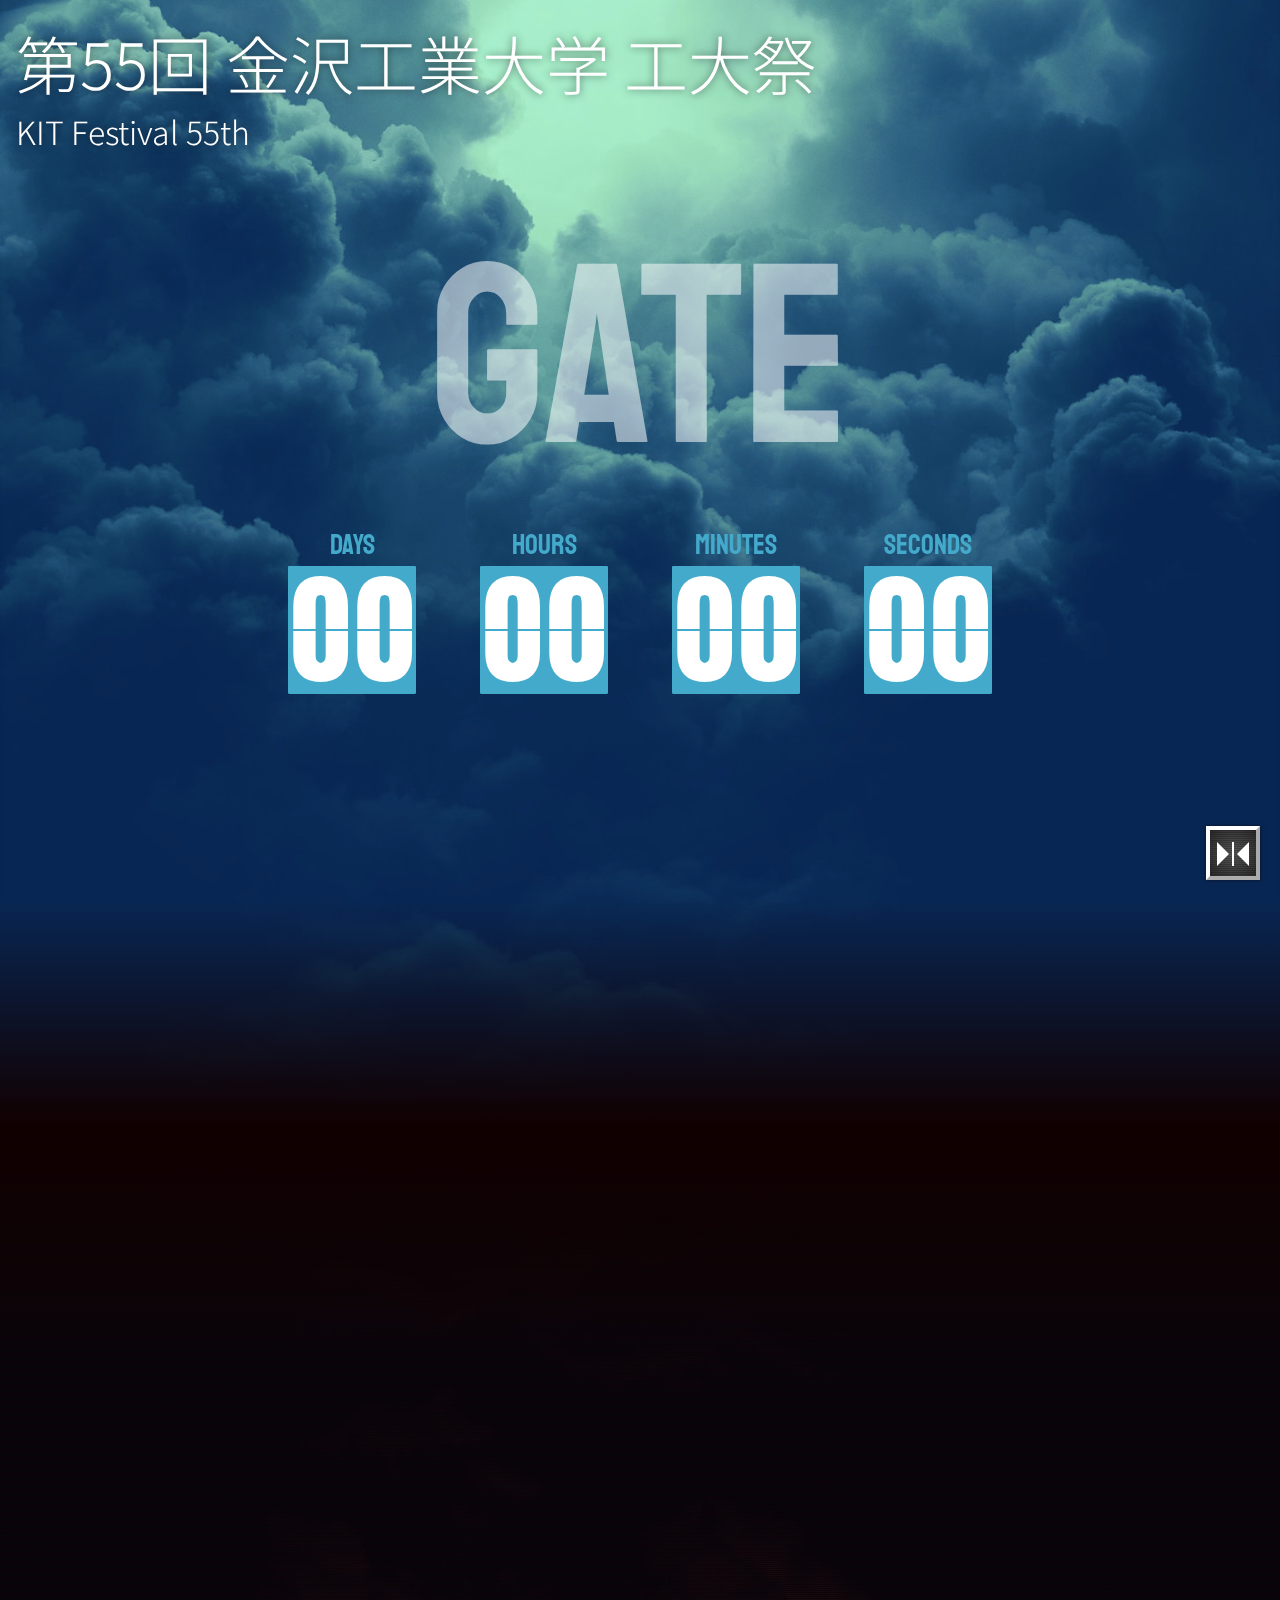
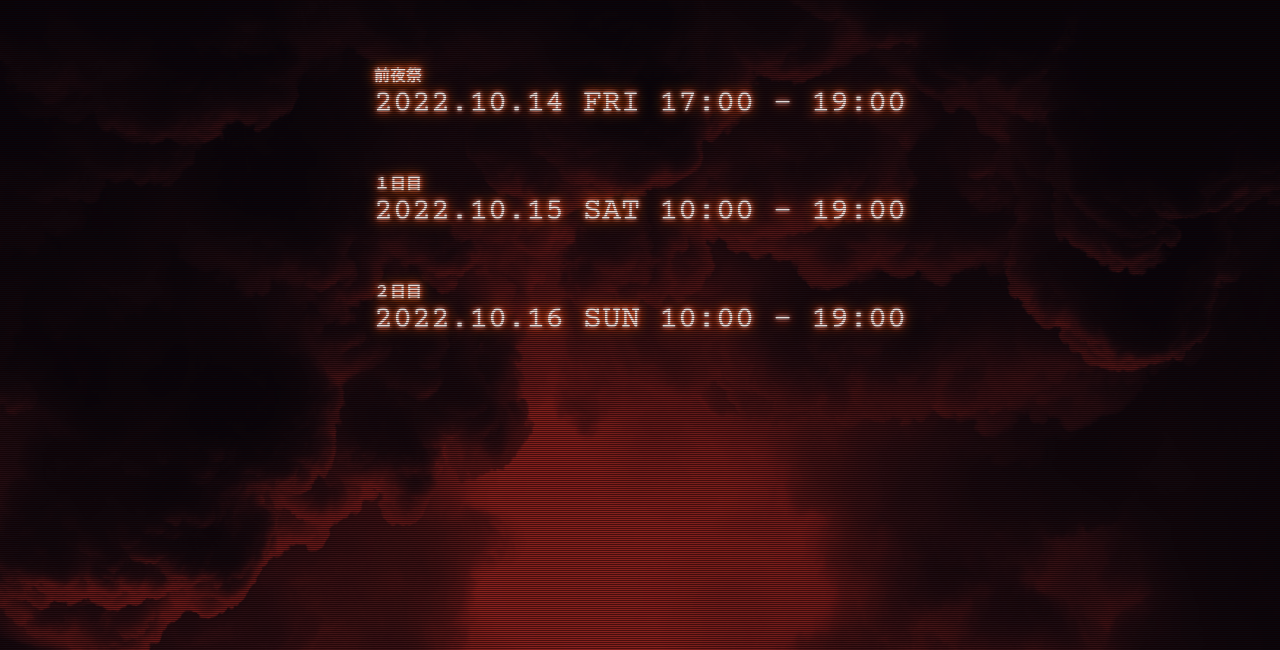
==== index.html @ 2df1f0b4 "ソースコード／データを公開" ====
<!DOCTYPE html>

<html lang="ja-jp">
    <head>
        <meta charset="UTF-8" />
        <meta name="viewport" content="width=device-width, initial-scale=1, shrink-to-fit=no" />

        <title>第55回 金沢工業大学 工大祭 ホームページ</title>

        <meta property="title" content="第55回 金沢工業大学 工大祭 ホームページ" />
        <meta property="description" content="金沢工業大学にて開催される第55回・工大祭（2022年度）の情報を発信します。" />
        <meta property="keywords" content="金沢工業大学,KIT,学園祭,工大祭,KIT Festival,第55回,55th" />
        <meta property="author" content="戸田 欧介" />

        <meta property="og:site_name" content="第55回 金沢工業大学 工大祭 ホームページ" />
        <meta property="og:url" content="" />
        <meta property="og:title" content="第55回 金沢工業大学 工大祭 ホームページ" />
        <meta property="og:description" content="金沢工業大学にて開催される第55回・工大祭（2022年度）の情報を発信します。" />
        <meta property="og:type" content="website" />
        <meta property="og:image" content="./media/hero/hero_fhd.jpg" />

        <link rel="icon" href="./favicon.ico" />
        <link rel="shortcut" href="./media/icon/icon_fin_1kr.png" />

        <!-- Common Style -->

        <link rel="stylesheet" href="./parts/common/css/global.css" />
        <link rel="stylesheet" href="./parts/common/css/body.css" />
        <link rel="stylesheet" href="./parts/common/css/gate.css" />

        <!-- Content Style -->

        <link rel="stylesheet" href="./parts/contents/home/css/display.css" />
        <link rel="stylesheet" href="./parts/contents/home/css/title.css" />
        <link rel="stylesheet" href="./parts/contents/home/css/genisys.css" />
        <link rel="stylesheet" href="./parts/contents/home/css/t800.css" />
    </head>

    <body>
        <main>
            <div id="body">
                <div id="gate" class="isClose"></div>
                <div id="home">
                    <div class="display a">
                        <div id="title">
                            <h1 class="ja">
                                <span>第55回</span>
                                <span>金沢工業大学</span>
                                <span>工大祭</span>
                            </h1>
                            <h1 class="en">
                                <span>KIT</span>
                                <span>Festival</span>
                                <span>55th</span>
                            </h1>
                        </div>
                        <div id="genisys"></div>
                    </div>
                    <div class="display b">
                        <div id="t800">
                            <div>
                                <div class="name">前夜祭</div>
                                <div class="date">
                                    <span>2022.10.14 FRI</span>
                                    <span>17:00 - 19:00</span>
                                </div>
                            </div>
                            <div>
                                <div class="name">１日目</div>
                                <div class="date">
                                    <span>2022.10.15 SAT</span>
                                    <span>10:00 - 19:00</span>
                                </div>
                            </div>
                            <div>
                                <div class="name">２日目</div>
                                <div class="date">
                                    <span>2022.10.16 SUN</span>
                                    <span>10:00 - 19:00</span>
                                </div>
                            </div>
                        </div>
                    </div>
                </div>
            </div>
        </main>

        <!-- Common Script -->

        <script type="text/javascript" src="./parts/common/js/global.js"></script>
        <script type="text/javascript" src="./parts/common/js/gate.js"></script>

        <!-- Content Script -->

        <script type="text/javascript" src="./parts/contents/home/js/genisys.js"></script>
        <script type="text/javascript" src="./parts/contents/home/js/t800.js"></script>

        <script>
            window.onload = setTimeout(() => toggleMenu(), 0);
        </script>
    </body>
</html>
---- parts/common/css/global.css ----
@import url('https://fonts.googleapis.com/css2?family=Noto+Sans+JP:wght@300;400;500;700&display=swap');

:root {
    --base: #fff;
    --half: #888;
    --use: #000;
    --accentBase: #448;
    --accentHalf: #888;
    --accentUse: #fff;
    --link: #88f;
}

html,
body {
    width: 100%;
    height: 100%;
    margin: 0;
    padding: 0;
}
html {
    font-family: 'Noto Sans JP', sans-serif;
    font-weight: 300;
    font-size: 16px;
}
body {
    overflow-y: scroll;
    position: relative;
    color: var(--use);
    background-color: var(--base);
}

* {
    box-sizing: border-box;
}

a {
    text-decoration: none;
    color: inherit;
    background-color: inherit;
}
button {
    cursor: pointer;
    user-select: none;
    display: flex;
    justify-content: center;
    align-items: center;
    margin: 0;
    padding: 0;
    text-decoration: none;
    text-align: center;
    font-family: inherit;
    font-weight: inherit;
    font-size: inherit;
    border: none;
    outline: none;
    appearance: none;
    color: inherit;
    background-color: transparent;
}
---- parts/common/css/body.css ----
#body {
    position: absolute;
    width: 100%;
    height: 100%;
}

#body > .hide {
    display: none;
}

#body > div > .display {
    display: flex;
    justify-content: center;
    align-items: center;
    width: 100%;
    height: 100vh;
}
---- parts/common/css/gate.css ----
#gate {
    z-index: 3;
    position: fixed;
    top: 0;
    left: 0;
    width: 100%;
    height: 0;
}

#gate .retroButton {
    user-select: none;
    position: relative;
    display: flex;
    justify-content: center;
    align-items: center;
    flex-shrink: 0;
    width: 54px;
    height: 54px;
    margin: 4px;
    padding: 4px;
    font-weight: 700;
    font-size: 16px;
    border: outset 4px #fff;
    color: #fff;
    background-color: #444;
    background-image: linear-gradient(to top, #8884 50%, transparent 50%);
    background-size: 2px 2px;
    box-shadow: 0 0 4px #0008;
    transition-property: background-color;
    transition: 0.25s;
}
#gate .retroButton:before {
    content: "";
    position: absolute;
    top: 0;
    left: 0;
    width: 100%;
    height: 100%;
    background: radial-gradient(transparent, #0008);
}
#gate button.retroButton:hover,
#gate a.retroButton:hover {
    background-color: #f84;
    transition-property: background-color;
    transition: 0.25s;
}

#gate .acrylicPlate {
    position: relative;
    margin: 4px;
    padding: 4px;
    font-weight: 700;
    border-radius: 4px;
    color: #000;
    background-color: #ccc;
    background: radial-gradient(farthest-side circle at left top, #ddc, #baa);
    box-shadow: 0 0 8px #0008;
}
#gate .acrylicPlate.blank {
    color: #888;
}
#gate .acrylicPlate:before {
    content: "";
    position: absolute;
    top: 2px;
    left: 2px;
    width: calc(100% - 4px);
    height: calc(100% - 4px);
    border-radius: 2px;
    background: linear-gradient(to top, #8884 0%, #8884 50%, #fff6 60%, #fff6 80%, #fff2 90%, #fff2 100%);
}

#gate > .body {
    pointer-events: none;
    overflow: hidden;
    position: absolute;
    top: 0;
    left: 0;
    width: 100%;
    height: 100vh;
}

#gate > .body > .leftDoor,
#gate > .body > .rightDoor {
    pointer-events: fill;
    position: absolute;
    top: 0;
    width: 50%;
    height: 100vh;
    background:
        linear-gradient(to top, #2228 0%, #4448 25%, #6668 50%, #8888 75%, #6668 100%),
        linear-gradient(-30deg, #899 0%, #aab 100%);
    background-blend-mode: overlay, normal;
}
#gate > .body > .leftDoor:before,
#gate > .body > .rightDoor:before {
    content: "";
    position: absolute;
    top: 0;
    width: 48px;
    height: 100%;
    background:
        radial-gradient(farthest-side circle at left top, #6668 0%, #8888 25%, #6668 50%, #4448 75%, #2228 100%),
        linear-gradient(to left, #444 0%, #677 4px, #889 44px, #aaa 100%);
    background-blend-mode: overlay, normal;
    box-shadow: 0 0 16px #0008;
}
#gate > .body > .leftDoor {
    left: calc(-50% - 16px);
    transition-property: left;
    transition-timing-function: cubic-bezier(0.55, 0, 1, 0.45);
    transition: 0.5s;
}
#gate > .body > .leftDoor:before {
    right: 0;
}
#gate.isClose > .body > .leftDoor {
    left: 0;
    transition-property: left;
    transition-timing-function: cubic-bezier(0, 0.55, 0.45, 1);
    transition: 0.5s;
}
#gate > .body > .rightDoor {
    display: flex;
    justify-content: flex-end;
    align-items: flex-end;
    left: calc(100% + 16px);
    transition-property: left;
    transition-timing-function: cubic-bezier(0.55, 0, 1, 0.45);
    transition: 0.5s;
}
#gate > .body > .rightDoor:before {
    left: 0;
}
#gate.isClose > .body > .rightDoor {
    left: 50%;
    transition-property: left;
    transition-timing-function: cubic-bezier(0, 0.55, 0.45, 1);
    transition: 0.5s;
}

#gate > .body > .rightDoor > .copyright {
    margin: 8px 0 12px 8px;
    writing-mode: vertical-rl;
    -ms-writing-mode: tb-rl;
    text-orientation: sideways;
    font-weight: 700;
    font-size: 14px;
    color: #fff;
}

#gate > .body > .rightDoor > .copyright a {
    padding: 4px 0;
    font-weight: 300;
    color: #fff;
    background-color: transparent;
    transition-property: color, background-color;
    transition: 0.25s;
}
#gate > .body > .rightDoor > .copyright a:hover {
    color: #888;
    background-color: #fff;
    transition-property: color, background-color;
    transition: 0.25s;
}
#gate > .body > .rightDoor > .copyright a:active {
    color: #fff;
    background-color: #444;
    transition-property: color, background-color;
    transition: 0.05s;
}

#gate > .body > .rightDoor > .buttonList {
    overflow-x: scroll;
    scrollbar-width: none;
    -ms-overflow-style: none;
    display: flex;
    flex-direction: column;
    max-height: calc(100vh - 16px);
    margin: 8px;
    padding: 4px;
    padding-bottom: calc(58px + 8px);
    border: outset 4px #333;
    background:
        radial-gradient(farthest-side circle at left top, #6668 0%, #8888 25%, #6668 50%, #4448 75%, #2228 100%),
        linear-gradient(to top, #888 0%, #aaa 100%);
    background-blend-mode: overlay, normal;
    box-shadow: 0 0 4px #0008, inset 0 0 8px #0008;
}
#gate > .body > .rightDoor > .buttonList::-webkit-scrollbar {
    display: none;
}

#gate > .body > .rightDoor > .buttonList > .item {
    display: flex;
    justify-content: flex-end;
    align-items: center;
    width: 100%;
}

#gate > .body > .rightDoor > .buttonList > .item > .label {
    user-select: none;
    display: flex;
    justify-content: flex-end;
    align-items: center;
    flex-grow: 1;
}

#gate > .button {
    pointer-events: none;
    position: absolute;
    top: 0;
    right: 0;
    width: 100%;
    height: 100vh;
}

#gate > .button > button {
    pointer-events: fill;
    position: absolute;
    display: flex;
    justify-content: center;
    align-items: center;
    bottom: 16px;
    right: 16px;
}

#gate > .button > button > span:nth-of-type(1),
#gate > .button > button > span:nth-of-type(3) {
    content: "";
    position: absolute;
    top: 12px;
    width: 0;
    height: 0;
    border-top: solid 12px transparent;
    border-bottom: solid 12px transparent;
    border-left: solid 12px #fff;
    transition-property: left, right;
    transition: 0.25s;
}
#gate > .button > button > span:nth-of-type(1) {
    left: calc(8px - 1px);
    transform: rotate(0deg);
}
#gate.isClose > .button > button > span:nth-of-type(1) {
    left: calc(28px - 1px);
}
#gate > .button > button > span:nth-of-type(3) {
    right: calc(8px - 1px);
    transform: rotate(180deg);
}
#gate.isClose > .button > button > span:nth-of-type(3) {
    right: calc(28px - 1px);
}
#gate > .button > button > span:nth-of-type(2) {
    position: absolute;
    top: 12px;
    left: calc(50% - 1px);
    width: 2px;
    height: 24px;
    background-color: #fff;
}

@media screen and (max-width: 688px) {
    #gate > .body > .leftDoor {
        display: none;
    }
    #gate > .body > .rightDoor {
        width: 100%;
    }
    #gate.isClose > .body > .rightDoor {
        left: 0;
    }
}
---- parts/contents/home/css/display.css ----
#body > #home > .display.a {
    position: relative;
    justify-content: flex-start;
    align-items: flex-start;
    height: calc(100vh + 25vh);
    background-color: #afe;
    background-image: url('../../../../media/background/home.jpg'); /* https://publicdomainq.net/dark-clouds-0056957/ */
    background-position: 50% 50%;
    background-size: cover;
    background-blend-mode: multiply;
}
#body > #home > .display.b {
    position: relative;
    height: calc(100vh + 25vh);
    background-color: #822;
    background-image: url('../../../../media/background/home.jpg'); /* https://publicdomainq.net/dark-clouds-0056957/ */
    background-position: 50% 50%;
    background-size: cover;
    background-blend-mode: multiply;
    transform: scale(1, -1);
}
#body > #home > .display.a:before,
#body > #home > .display.b:before {
    content: "";
    position: absolute;
    bottom: 0;
    left: 0;
    width: 100%;
    height: 25vh;
    background: linear-gradient(to top, #100 0%, transparent 100%);
}
---- parts/contents/home/css/title.css ----
#title {
    position: sticky;
    top: 0;
    left: 0;
    width: 100%;
    padding: 16px;
}

#title > h1 {
    display: block;
    margin: 0;
    padding: 0;
    font-weight: 300;
    color: #fff;
    text-shadow: 0 0 8px #0008;
}
#title > h1.ja {
    font-size: 64px;
}
#title > h1.en {
    font-size: 32px;
}

#title > h1 > span {
    white-space: nowrap;
}
---- parts/contents/home/css/genisys.css ----
@import url('https://fonts.googleapis.com/css2?family=Staatliches&display=swap');
@import url('https://fonts.googleapis.com/css2?family=Anton&display=swap');

#genisys {
    pointer-events: none;
    user-select: none;
    position: absolute;
    display: flex;
    flex-direction: column;
    justify-content: center;
    align-items: center;
    top: 0;
    left: 0;
    width: 100%;
    height: 100%;
    padding-bottom: 25vh;
}

#genisys > .title {
    font-family: 'Staatliches', monospace;
    font-weight: 400;
    font-size: 256px;
    color: #fff8;
}
#genisys > .counter {
    display: flex;
    justify-content: space-between;
    width: 100%;
    max-width: 720px;
    padding: 8px;
}

#genisys > .counter > div {
    display: flex;
    flex-direction: column;
    justify-content: center;
    align-items: center;
}

#genisys > .counter > div > .item {
    margin-bottom: 4px;
    text-transform: uppercase;
    font-family: 'Staatliches', monospace;
    font-weight: 400;
    font-size: 28px;
    color: #4ac;
}
#genisys > .counter > div > .flip {
    position: relative;
    display: flex;
    justify-content: center;
    align-items: center;
    width: 128px;
    height: 128px;
    font-family: 'Anton', monospace;
    font-weight: 400;
    font-size: 120px;
    border-radius: 2px;
    color: #fff;
    background-color: #4ac;
    transition-property: width;
    transition: 0.5s;
}
#genisys > .counter > div > .flip.digit3 {
    width: 192px;
}
#genisys > .counter > div > .flip.digit4 {
    width: 256px;
}

#genisys > .counter > div > .flip > div {
    overflow: hidden;
    position: absolute;
    display: flex;
    justify-content: center;
    align-items: flex-start;
    width: 100%;
    height: 100%;
    border-radius: 2px;
    color: #fff;
    background-color: #4ac;
}
#genisys > .counter > div > .flip > .top {
    top: 0;
    height: calc(50% - 1px);
}
#genisys > .counter > div > .flip > .bottom {
    top: calc(50% + 1px);
    height: calc(50% - 1px);
}
#genisys > .counter > div > .flip > .after.bottom {
    opacity: 0;
}
#genisys > .counter > div > .flip > .before.bottom.move {
    animation-name: flip-before-bottom;
    animation-duration: 0.25s;
    animation-timing-function: linear;
    animation-fill-mode: forwards;
}
#genisys > .counter > div > .flip > .before.top.move {
    transform-origin: bottom;
    animation-name: flip-before-top;
    animation-duration: 0.25s;
    animation-timing-function: linear;
    animation-fill-mode: forwards;
}
#genisys > .counter > div > .flip > .after.bottom.move {
    transform-origin: top;
    animation-name: flip-after-bottom;
    animation-duration: 0.25s;
    animation-timing-function: linear;
    animation-fill-mode: forwards;
}

#genisys > .counter > div > .flip > div > span {
    position: absolute;
    display: flex;
    justify-content: center;
    align-items: center;
    top: 0;
    width: 50%;
    height: 100%;
    transform: perspective(256px) rotateX(0deg);
}
#genisys > .counter > div > .flip > .top > span {
    top: 50%;
}
#genisys > .counter > div > .flip > .bottom > span {
    top: calc(-50% - 1px);
}
#genisys > .counter > div > .flip > div > span:nth-of-type(1) {
    left: 0;
}
#genisys > .counter > div > .flip > div > span:nth-of-type(2) {
    left: 50%;
}
#genisys > .counter > div > .flip.digit3 > div > span {
    width: 33.3333%;
}
#genisys > .counter > div > .flip.digit3 > div > span:nth-of-type(1) {
    left: 0;
}
#genisys > .counter > div > .flip.digit3 > div > span:nth-of-type(2) {
    left: 33.3333%;
}
#genisys > .counter > div > .flip.digit3 > div > span:nth-of-type(3) {
    left: 66.6666%;
}
#genisys > .counter > div > .flip.digit4 > div > span {
    width: 25%;
}
#genisys > .counter > div > .flip.digit4 > div > span:nth-of-type(1) {
    left: 0;
}
#genisys > .counter > div > .flip.digit4 > div > span:nth-of-type(2) {
    left: 25%;
}
#genisys > .counter > div > .flip.digit4 > div > span:nth-of-type(3) {
    left: 50%;
}
#genisys > .counter > div > .flip.digit4 > div > span:nth-of-type(4) {
    left: 75%;
}

@keyframes flip-before-bottom {
    0% {
        background-color: #4ac;
    }
    50% {
        background-color: #4ac;
    }
    50.01% {
        background-color: #4ac;
    }
    100% {
        background-color: #068;
    }
}

@keyframes flip-before-top {
    0% {
        background-color: #4ac;
        transform: perspective(256px) rotateX(0deg);
        opacity: 1;
    }
    50% {
        background-color: #068;
        transform: perspective(256px) rotateX(-90deg);
        opacity: 1;
    }
    50.01% {
        background-color: #068;
        transform: perspective(256px) rotateX(-90deg);
        opacity: 0;
    }
    100% {
        background-color: #068;
        transform: perspective(256px) rotateX(-180deg);
        opacity: 0;
    }
}

@keyframes flip-after-bottom {
    0% {
        background-color: #6ce;
        transform: perspective(256px) rotateX(0deg);
        opacity: 0;
    }
    50% {
        background-color: #6ce;
        transform: perspective(256px) rotateX(90deg);
        opacity: 0;
    }
    50.01% {
        background-color: #6ce;
        transform: perspective(256px) rotateX(90deg);
        opacity: 1;
    }
    100% {
        background-color: #4ac;
        transform: perspective(256px) rotateX(0deg);
        opacity: 1;
    }
}

@media screen and (max-width: 719px) {
    #genisys > .title {
        font-size: 128px;
    }
    #genisys > .counter {
        max-width: 360px;
        padding: 0 4px;
    }

    #genisys > .counter > div > .item {
        font-size: 14px;
    }
    #genisys > .counter > div > .flip {
        width: 64px;
        height: 64px;
        font-size: 60px;
    }
    #genisys > .counter > div > .flip.digit3 {
        width: 96px;
    }
    #genisys > .counter > div > .flip.digit4 {
        width: 128px;
    }
}
---- parts/contents/home/css/t800.css ----
@import url('https://fonts.googleapis.com/css2?family=Courier+Prime&display=swap');

#t800 {
    position: relative;
    display: flex;
    flex-direction: column;
    justify-content: center;
    align-items: center;
    width: 100%;
    height: 100%;
    padding-top: 25vh;
    transform: scale(1, -1);
}
#t800:before {
    content: "";
    position: absolute;
    top: 0;
    left: 0;
    width: 100%;
    height: 100%;
    background-image: linear-gradient(to top, #1008 50%, transparent 50%);
    background-size: 2px 2px;
    background-blend-mode: saturation;
}

#t800 > div {
    user-select: none;
    margin: 8px 0;
    padding: 16px;
    color: #fffc;
    text-shadow: 0 0 16px #f80, 0 0 8px #f00, 0 0 4px #fff;
}

#t800 > div > .name {
    font-weight: 700;
}
#t800 > div > .date {
    font-family: 'Courier Prime', monospace;
    font-weight: 400;
    font-size: 32px;
}

#t800 > div > .date > span {
    white-space: nowrap;
}
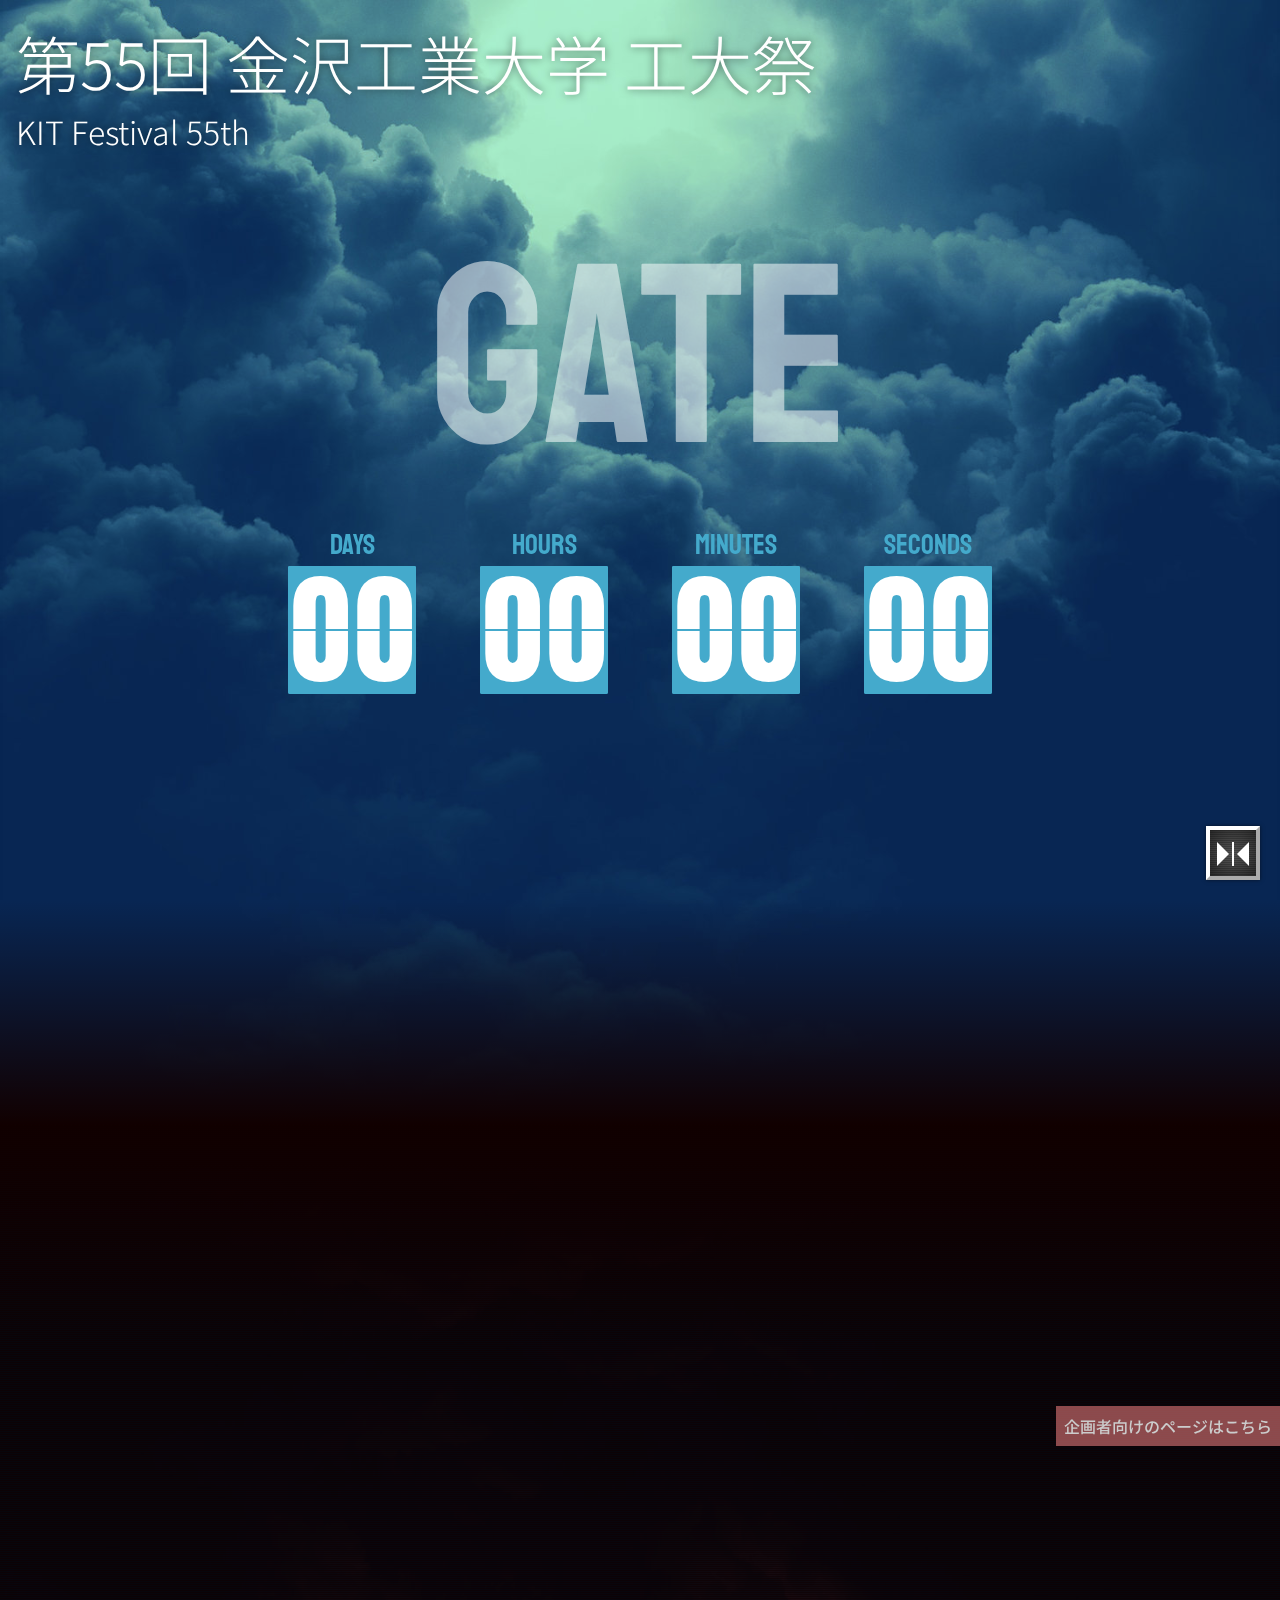
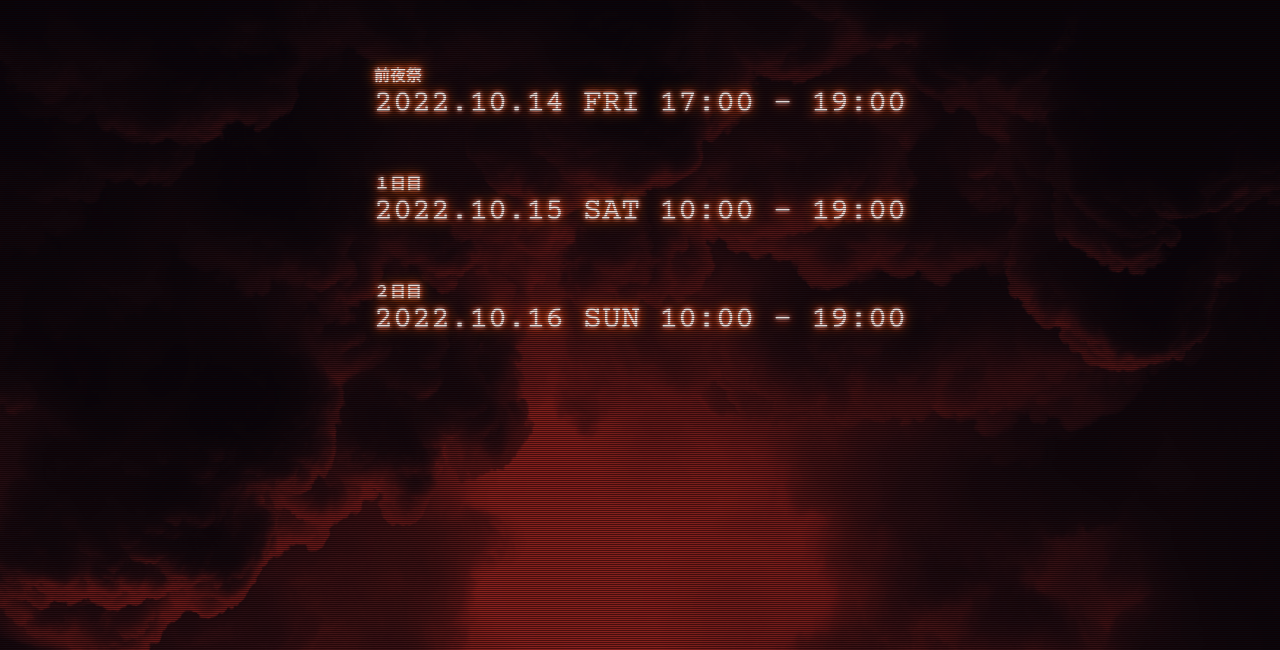
==== commit 1b025666: "通年版ウェブサイトへ移動するためのリンクを追加" ====
--- a/index.html
+++ b/index.html
@@ -33,6 +33,7 @@
         <link rel="stylesheet" href="./parts/contents/home/css/display.css" />
         <link rel="stylesheet" href="./parts/contents/home/css/title.css" />
         <link rel="stylesheet" href="./parts/contents/home/css/genisys.css" />
+        <link rel="stylesheet" href="./parts/contents/home/css/link.css" />
         <link rel="stylesheet" href="./parts/contents/home/css/t800.css" />
     </head>
 
@@ -80,6 +81,9 @@
                                 </div>
                             </div>
                         </div>
+                        <div id="links">
+                            <a href="https://testkitfesnormal.indfunction.work/">企画者向けのページはこちら</a>
+                        </div>
                     </div>
                 </div>
             </div>
--- a/parts/common/css/gate.css
+++ b/parts/common/css/gate.css
@@ -271,4 +271,12 @@
     #gate.isClose > .body > .rightDoor {
         left: 0;
     }
-}
+
+    #gate > .body > .rightDoor > .buttonList {
+        padding-bottom: calc(122px + 8px);
+    }
+
+    #gate > .button > button {
+        bottom: 80px;
+    }
+}
--- a/parts/contents/home/css/title.css
+++ b/parts/contents/home/css/title.css
@@ -24,3 +24,12 @@
 #title > h1 > span {
     white-space: nowrap;
 }
+
+@media screen and (max-width: 719px) {
+    #title > h1.ja {
+        font-size: 32px;
+    }
+    #title > h1.en {
+        font-size: 16px;
+    }
+}
--- a/parts/contents/home/css/link.css
+++ b/parts/contents/home/css/link.css
@@ -0,0 +1,30 @@
+#links {
+    position: absolute;
+    bottom: 25vh;
+    right: 0;
+    margin-bottom: 64px;
+    transform: scale(1, -1);
+}
+
+#links > a {
+    padding: 8px;
+    font-weight: 500;
+    color: #ccc;
+    background-color: #f888;
+    transition-property: padding, color, background-color;
+    transition: 0.25s;
+}
+#links > a:hover {
+    padding-right: 16px;
+    color: #fff;
+    background-color: #f88c;
+    transition-property: padding, color, background-color;
+    transition: 0.25s;
+}
+#links > a:active {
+    padding-right: 8px;
+    color: #f88;
+    background-color: #fffc;
+    transition-property: padding, color, background-color;
+    transition: 0.05s;
+}
